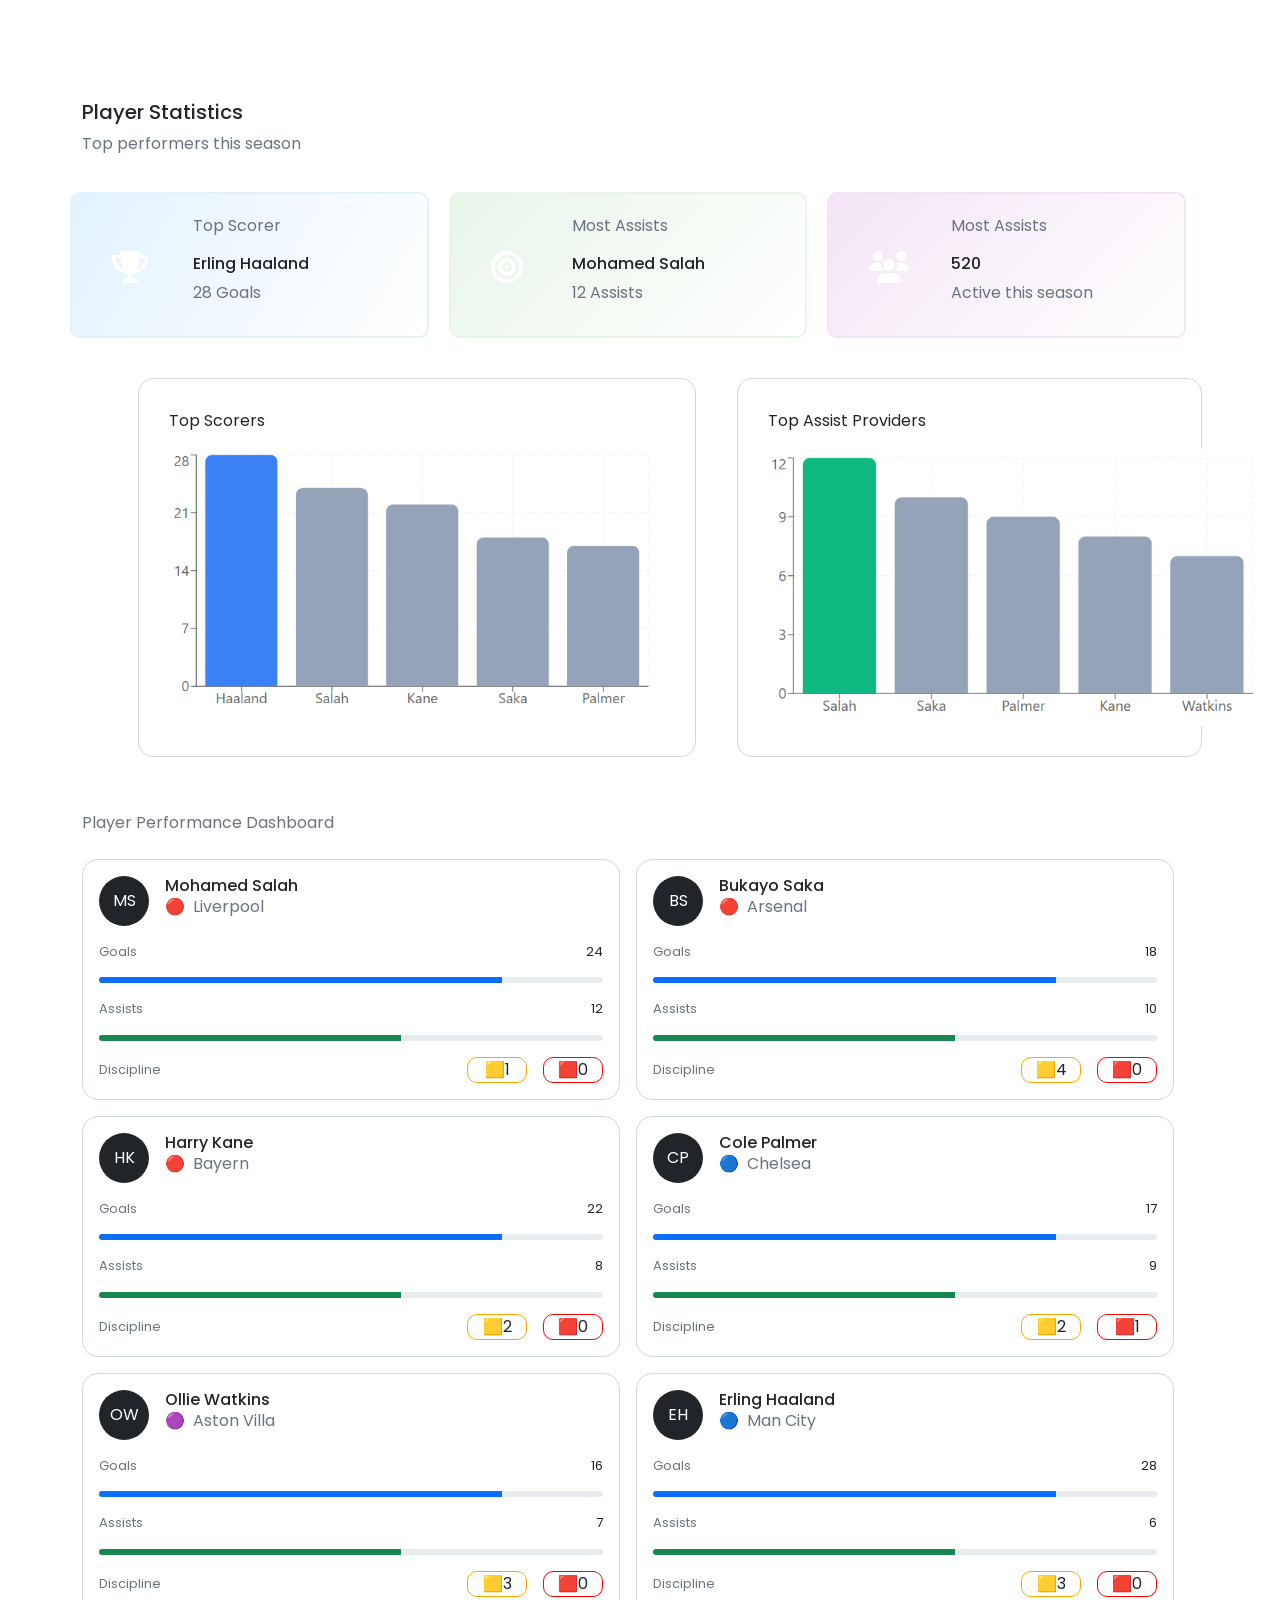
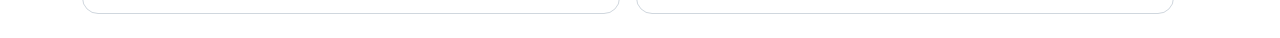
==== index.html @ 99dc3fc2 "Satus" ====
<!DOCTYPE html>
<html lang="en">
<head>
    <meta charset="UTF-8">
    <meta name="viewport" content="width=device-width, initial-scale=1.0">
    <title>SportsPulse</title>
    <link href="https://cdn.jsdelivr.net/npm/bootstrap@5.3.8/dist/css/bootstrap.min.css" rel="stylesheet" integrity="sha384-sRIl4kxILFvY47J16cr9ZwB07vP4J8+LH7qKQnuqkuIAvNWLzeN8tE5YBujZqJLB" crossorigin="anonymous">
    <link
  rel="stylesheet"
  href="https://cdnjs.cloudflare.com/ajax/libs/font-awesome/6.5.2/css/all.min.css"
  integrity="sha512-DTOQO9RWCH3ppGqcWaEA1BIZOC6xxalwEsw9c2QQeAIftl+Vegovlnee1c9QX4TctnWMn13TZye+giMm8e2LwA=="
  crossorigin="anonymous"
  referrerpolicy="no-referrer"
/>

<link href="https://fonts.googleapis.com/css2?family=Poppins:wght@400;500;600&display=swap" rel="stylesheet">

<link
  rel="stylesheet"
  href="https://cdnjs.cloudflare.com/ajax/libs/font-awesome/6.6.0/css/all.min.css"
  integrity="sha512-Kc323vGBEqzTmouAECnVceyQqyqdsSiqLQISBL29aUW4U/M7pSPA/gEUZQqv1cwx4OnYxTxve5UMg5GT6L4JJg=="
  crossorigin="anonymous"
  referrerpolicy="no-referrer"
/>

    <link rel="stylesheet" href="index.css">
</head>
<body>
   
    <main class="container w-100">
     <section class="player d-flex flex-column row">
      <article class="col">
        <h5>Player Statistics</h5>
        <p class="light">Top performers this season</p>
      </article>
 
      <section class="col-12 d-flex justify-content-between row box-card ">
        <!--first-->
        <article class="cards col-12 col-md-4 d-flex ">
        <div class="icons align-self-center col-3">
             <i class="fa-solid fa-trophy"></i>
        </div>
        <div class="d-flex flex-column align-items-start justify-content-end">
            <p>Top Scorer</p>
         <h6>Erling Haaland</h6>
         <p>28 Goals</p>
        </div>
         
        </article>


<!--second-->
        <article class="cards col-12 col-md-4  d-flex ">
        
        <div class="icons align-self-center col-3">
              <i class="fa-solid fa-bullseye"></i>
        </div>
         <div class="d-flex flex-column align-items-start justify-content-center">
            <p>Most Assists</p>
         <h6>Mohamed Salah</h6>
         <p>12 Assists</p>
         </div>
        </article>
     
     <!--third-->
        <article class="cards col-12 col-md-4  d-flex ">
        
        <div class="icons align-self-center col-3">
            <i class="fa-solid fa-users"></i>
           
        </div>
         <div class="d-flex flex-column align-items-start justify-content-center">
            <p>Most Assists</p>
         <h6>520</h6>
         <p>Active this season</p>
         </div>
        </article>
     
      </section>
       


      <section class="d-flex row gap-3 charts justify-content-evenly">
        <section class="col-lg-6 col-12 chart">
             <p>Top Scorers</p>
            <img src="Screenshot 2025-10-13 131412.png" alt="">
        </section>
        <section class="col-lg-5 col-12 chart">
             <p>Top Assist Providers</p>
            <img src="Screenshot 2025-10-13 131448.png" alt="">
        </section>
      </section>


      <section class="performance d-flex row">
        
        <section class=" py-4">
  <p class="mb-4 light">Player Performance Dashboard</p>

  <div class="row g-3">
   <!--1-->
    <div class="col-12 col-md-6">
      <div class="card p-3 ">
        <div class="d-flex align-items-start gap-3">
          <div class="rounded-circle bg-dark   text-white d-flex align-items-center justify-content-center" style="width:50px; height:50px;">
            MS
          </div>
          <article>
            <h6 class="mb-0">Mohamed Salah</h6>
            <div class="d-flex align-items-center gap-2">
              <span>🔴</span>
              <div class="light">Liverpool</div>
            </div>
          </article>
        </div>

        <div class="mt-3">
          <div class="d-flex justify-content-between">
            <p class="light mb-1">Goals</p>
            <p>24</p>
          </div>
          <div class="progress" style="height:6px;">
            <div class="progress-bar bg-primary" style="width: 80%;"></div>
          </div>
        </div>

        <div class="mt-3">
         <div class="d-flex justify-content-between">
           <p class="light mb-1">Assists</p>
           <p>12</p>
         </div>
          <div class="progress" style="height:6px;">
            <div class="progress-bar bg-success" style="width: 60%;"></div>
          </div>
        </div>

        <div class="mt-3 d-flex justify-content-between align-items-center">
          <p class="light mb-0">Discipline</p>
          <div class="d-flex gap-3 ">
            <div class="points text-center" style="border-color: orange;">
            🟨1 
          </div>
          <div class="points text-center red" style="border-color: red;">
            🟥0 
          </div>
          </div>
        </div>
      </div>
    </div>

    <!--2-->

    <div class="col-12 col-md-6">
      <div class="card p-3 ">
        <div class="d-flex align-items-start gap-3">
          <div class="rounded-circle bg-dark   text-white d-flex align-items-center justify-content-center" style="width:50px; height:50px;">
            BS
          </div>
          <article>
            <h6 class="mb-0">Bukayo Saka</h6>
            <div class="d-flex align-items-center gap-2">
              <span>🔴</span>
              <div class="light">Arsenal</div>
            </div>
          </article>
        </div>

        <div class="mt-3">
          <div class="d-flex justify-content-between">
            <p class="light mb-1">Goals</p>
            <p>18</p>
          </div>
          <div class="progress" style="height:6px;">
            <div class="progress-bar bg-primary" style="width: 80%;"></div>
          </div>
        </div>

        <div class="mt-3">
         <div class="d-flex justify-content-between">
           <p class="light mb-1">Assists</p>
           <p>10</p>
         </div>
          <div class="progress" style="height:6px;">
            <div class="progress-bar bg-success" style="width: 60%;"></div>
          </div>
        </div>

        <div class="mt-3 d-flex justify-content-between align-items-center">
          <p class="light mb-0">Discipline</p>
          <div class="d-flex gap-3 ">
            <div class="points text-center" style="border-color: orange;">
            🟨4
          </div>
          <div class="points text-center red" style="border-color: red;">
            🟥0 
          </div>
          </div>
        </div>
      </div>
    </div>

    <!--3-->
    <div class="col-12 col-md-6">
      <div class="card p-3 ">
        <div class="d-flex align-items-start gap-3">
          <div class="rounded-circle bg-dark   text-white d-flex align-items-center justify-content-center" style="width:50px; height:50px;">
            HK
          </div>
          <article>
            <h6 class="mb-0">Harry Kane</h6>
            <div class="d-flex align-items-center gap-2">
              <span>🔴</span>
              <div class="light">Bayern</div>
            </div>
          </article>
        </div>

        <div class="mt-3">
          <div class="d-flex justify-content-between">
            <p class="light mb-1">Goals</p>
            <p>22</p>
          </div>
          <div class="progress" style="height:6px;">
            <div class="progress-bar bg-primary" style="width: 80%;"></div>
          </div>
        </div>

        <div class="mt-3">
         <div class="d-flex justify-content-between">
           <p class="light mb-1">Assists</p>
           <p>8</p>
         </div>
          <div class="progress" style="height:6px;">
            <div class="progress-bar bg-success" style="width: 60%;"></div>
          </div>
        </div>

        <div class="mt-3 d-flex justify-content-between align-items-center">
          <p class="light mb-0">Discipline</p>
          <div class="d-flex gap-3 ">
            <div class="points text-center" style="border-color: orange;">
            🟨2
          </div>
          <div class="points text-center red" style="border-color: red;">
            🟥0 
          </div>
          </div>
        </div>
      </div>
    </div>

    <!--4-->
    <div class="col-12 col-md-6">
      <div class="card p-3 ">
        <div class="d-flex align-items-start gap-3">
          <div class="rounded-circle bg-dark   text-white d-flex align-items-center justify-content-center" style="width:50px; height:50px;">
            CP
          </div>
          <article>
            <h6 class="mb-0">Cole Palmer</h6>
            <div class="d-flex align-items-center gap-2">
              <span>🔵</span>
              <div class="light">Chelsea</div>
            </div>
          </article>
        </div>

        <div class="mt-3">
          <div class="d-flex justify-content-between">
            <p class="light mb-1">Goals</p>
            <p>17</p>
          </div>
          <div class="progress" style="height:6px;">
            <div class="progress-bar bg-primary" style="width: 80%;"></div>
          </div>
        </div>

        <div class="mt-3">
         <div class="d-flex justify-content-between">
           <p class="light mb-1">Assists</p>
           <p>9</p>
         </div>
          <div class="progress" style="height:6px;">
            <div class="progress-bar bg-success" style="width: 60%;"></div>
          </div>
        </div>

        <div class="mt-3 d-flex justify-content-between align-items-center">
          <p class="light mb-0">Discipline</p>
          <div class="d-flex gap-3 ">
            <div class="points text-center" style="border-color: orange;">
            🟨2
          </div>
          <div class="points text-center red" style="border-color: red;">
            🟥1
          </div>
          </div>
        </div>
      </div>
    </div>

    <!--5-->
    <div class="col-12 col-md-6">
      <div class="card p-3 ">
        <div class="d-flex align-items-start gap-3">
          <div class="rounded-circle bg-dark   text-white d-flex align-items-center justify-content-center" style="width:50px; height:50px;">
           OW
          </div>
          <article>
            <h6 class="mb-0">Ollie Watkins</h6>
            <div class="d-flex align-items-center gap-2">
              <span>🟣</span>
              <div class="light">Aston Villa</div>
            </div>
          </article>
        </div>

        <div class="mt-3">
          <div class="d-flex justify-content-between">
            <p class="light mb-1">Goals</p>
            <p>16</p>
          </div>
          <div class="progress" style="height:6px;">
            <div class="progress-bar bg-primary" style="width: 80%;"></div>
          </div>
        </div>

        <div class="mt-3">
         <div class="d-flex justify-content-between">
           <p class="light mb-1">Assists</p>
           <p>7</p>
         </div>
          <div class="progress" style="height:6px;">
            <div class="progress-bar bg-success" style="width: 60%;"></div>
          </div>
        </div>

        <div class="mt-3 d-flex justify-content-between align-items-center">
          <p class="light mb-0">Discipline</p>
          <div class="d-flex gap-3 ">
            <div class="points text-center" style="border-color: orange;">
            🟨3
          </div>
          <div class="points text-center red" style="border-color: red;">
            🟥0 
          </div>
          </div>
        </div>
      </div>
    </div>


    <!--6-->
    <div class="col-12 col-md-6">
      <div class="card p-3 ">
        <div class="d-flex align-items-start gap-3">
          <div class="rounded-circle bg-dark   text-white d-flex align-items-center justify-content-center" style="width:50px; height:50px;">
           EH
          </div>
          <article>
            <h6 class="mb-0">Erling Haaland</h6>
            <div class="d-flex align-items-center gap-2">
              <span>🔵</span>
              <div class="light">Man City</div>
            </div>
          </article>
        </div>

        <div class="mt-3">
          <div class="d-flex justify-content-between">
            <p class="light mb-1">Goals</p>
            <p>28</p>
          </div>
          <div class="progress" style="height:6px;">
            <div class="progress-bar bg-primary" style="width: 80%;"></div>
          </div>
        </div>

        <div class="mt-3">
         <div class="d-flex justify-content-between">
           <p class="light mb-1">Assists</p>
           <p>6</p>
         </div>
          <div class="progress" style="height:6px;">
            <div class="progress-bar bg-success" style="width: 60%;"></div>
          </div>
        </div>

        <div class="mt-3 d-flex justify-content-between align-items-center">
          <p class="light mb-0">Discipline</p>
          <div class="d-flex gap-3 ">
            <div class="points text-center" style="border-color: orange;">
            🟨3
          </div>
          <div class="points text-center red" style="border-color: red;">
            🟥0 
          </div>
          </div>
        </div>
      </div>
    </div>

    

    
      </div>
    </div>

  </div>
</section>

     
     </section>
    </main>
</body>
</html>
---- index.css ----
body {
      font-family: "Poppins", sans-serif;
    }
    :root{

        --light :#6B7280;
        --card-blue: #e3f2fd;    
        --card-green: #e8f5e9;    
        --card-purple: #f3e5f5;
        --border: #d0d7de; 
    }
    .container{
       
    }
.player{
    margin-top: 100px;
}
.box-card{
  display: flex;
  gap: 20px; 
  justify-content: space-between;
  margin-top: 20px;
  width: 100% !important;
  
}
.cards > div >p,
.light{
    color: var(--light);
}
.cards{
    border-radius: 10px;
    padding: 15px;
    transition: transform 0.3s ease, box-shadow 0.3s ease;
   padding-top: 20px !important;
   
    flex: 1 1 calc(33.333% - 20px);
  box-sizing: border-box;
}
 @media (max-width: 768px) {
  .cards {
    flex: 1 1 100%;
  }
}
.cards:hover {
  transform: translateY(-5px);
  box-shadow: 0 4px 15px rgba(0,0,0,0.1);
}
.cards:nth-child(1) {
  background: linear-gradient(120deg, #e3f2fd, #ffffff);
  border: 2px solid var(--card-blue);
}
.cards:nth-child(2) {
  background: linear-gradient(135deg, #e8f5e9, #ffffff);
  border: 2px solid var(--card-green);
}
.cards:nth-child(3) {
  background: linear-gradient(135deg, #f3e5f5, #ffffff);
  border: 2px solid var(--card-purple);
}

.icons{
    color: #fff;
    border-radius: 50% ;
    
   
    font-size: xx-large;
    margin-left: 25px ;
}



.icons.icons:nth(2){
background-color: green;
}
.icons:nth-child(3){
background-color: rgb(84, 84, 221);
}

.charts{

margin: 30px;
margin-top: 40px !important;
}
.charts img{
    width: 500px;
    
}
.chart{
    padding: 30px;
    border-radius: 15px;
    border: 1px var(--border) solid;
}

.card{
  border: 1px solid var(--border) !important;
  border-radius: 16px;
}

.points{
  border-radius: 10px;
  border: 1px  solid;
  width: 60px;
}
.card p{
  font-size: small !important;
}
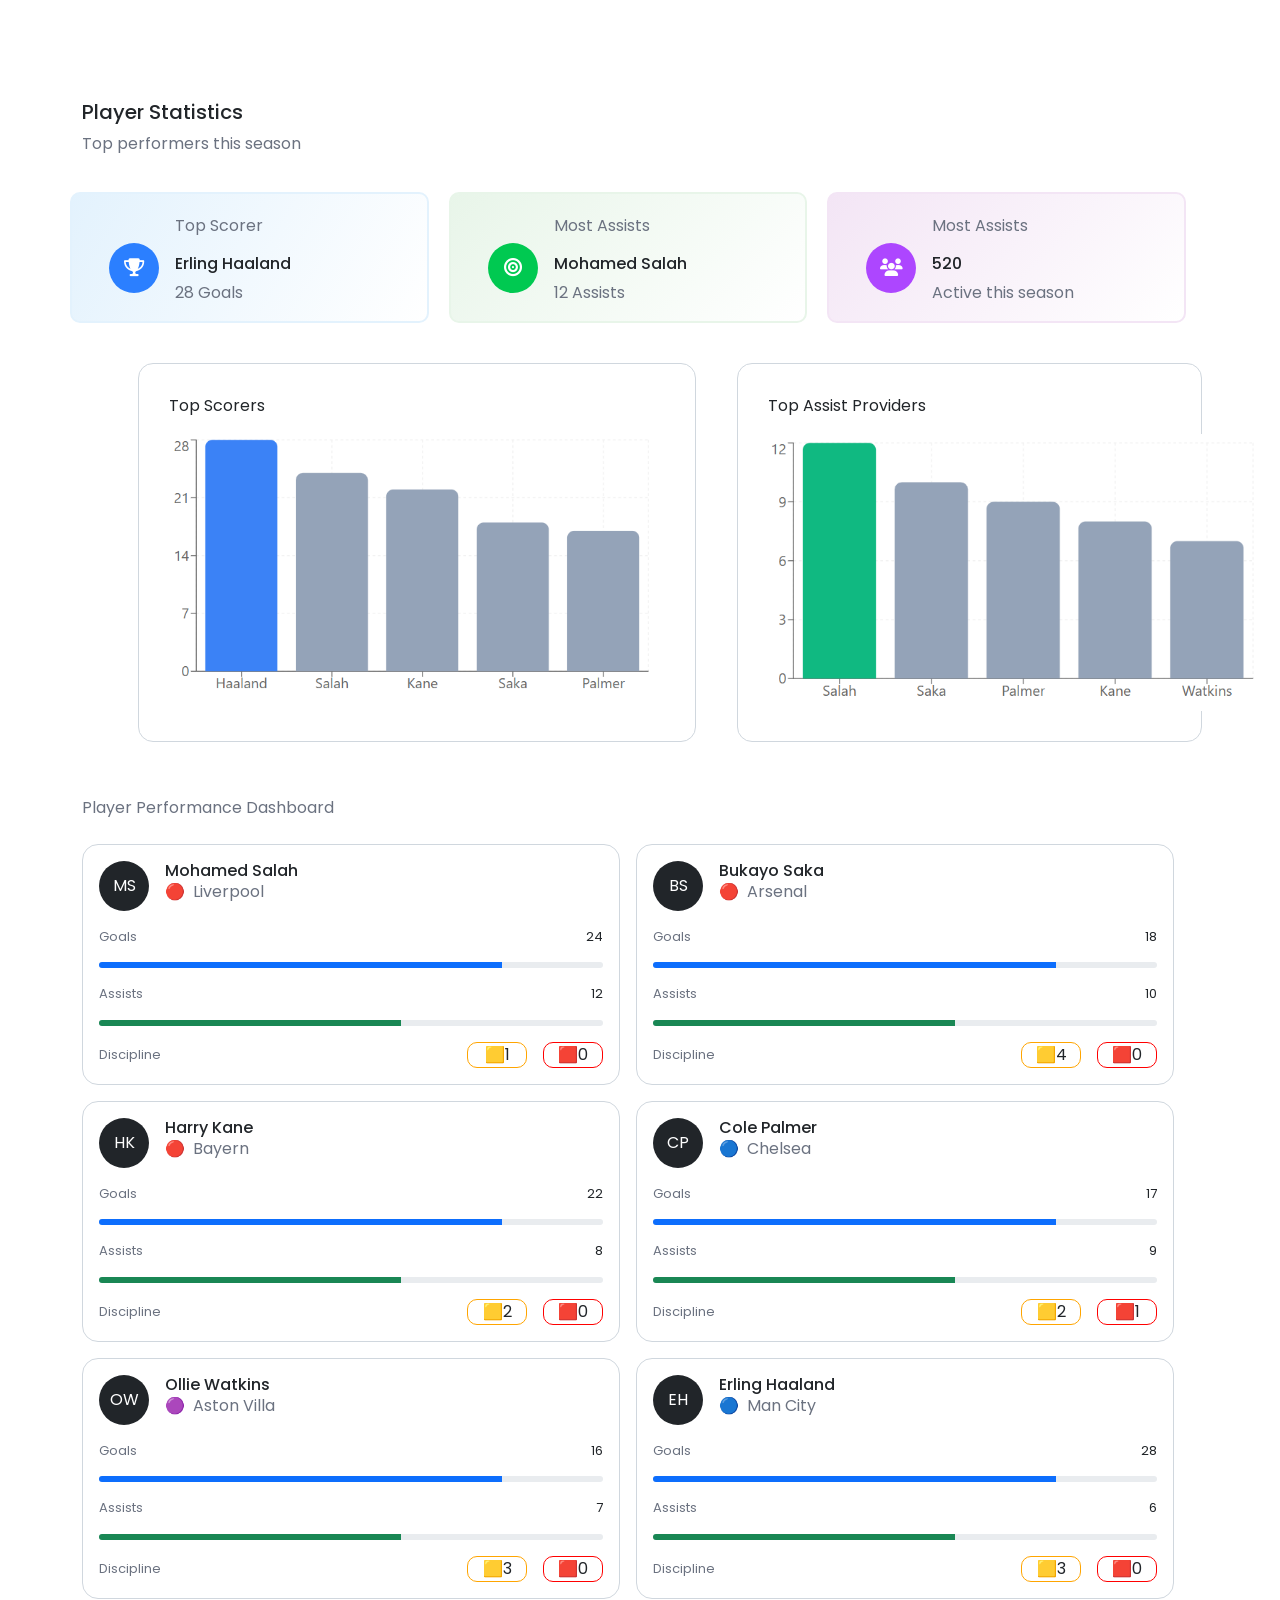
==== commit 8815e572: "first update" ====
--- a/index.html
+++ b/index.html
@@ -37,7 +37,7 @@
       <section class="col-12 d-flex justify-content-between row box-card ">
         <!--first-->
         <article class="cards col-12 col-md-4 d-flex ">
-        <div class="icons align-self-center col-3">
+        <div class="rounded-circle text-center me-3 d-flex justify-content-center icons one icons align-self-center col-3">
              <i class="fa-solid fa-trophy"></i>
         </div>
         <div class="d-flex flex-column align-items-start justify-content-end">
@@ -52,7 +52,7 @@
 <!--second-->
         <article class="cards col-12 col-md-4  d-flex ">
         
-        <div class="icons align-self-center col-3">
+        <div class="rounded-circle text-center two me-3 d-flex justify-content-center icons icons align-self-center col-3">
               <i class="fa-solid fa-bullseye"></i>
         </div>
          <div class="d-flex flex-column align-items-start justify-content-center">
@@ -65,7 +65,7 @@
      <!--third-->
         <article class="cards col-12 col-md-4  d-flex ">
         
-        <div class="icons align-self-center col-3">
+        <div class="rounded-circle text-center three me-3 d-flex justify-content-center icons align-self-center col-3">
             <i class="fa-solid fa-users"></i>
            
         </div>
--- a/index.css
+++ b/index.css
@@ -29,7 +29,6 @@
 }
 .cards{
     border-radius: 10px;
-    padding: 15px;
     transition: transform 0.3s ease, box-shadow 0.3s ease;
    padding-top: 20px !important;
    
@@ -60,20 +59,15 @@
 
 .icons{
     color: #fff;
-    border-radius: 50% ;
-    
-   
+   background-color: #6B7280;
     font-size: xx-large;
     margin-left: 25px ;
+    width: 50px;
+  height: 50px;
+  align-items: center !important;
 }
-
-
-
-.icons.icons:nth(2){
-background-color: green;
-}
-.icons:nth-child(3){
-background-color: rgb(84, 84, 221);
+.icons i{
+  font-size: large;
 }
 
 .charts{
@@ -94,6 +88,11 @@
 .card{
   border: 1px solid var(--border) !important;
   border-radius: 16px;
+  transition: transform 0.3s ease, box-shadow 0.3s ease;
+}
+.card:hover{
+   transform: translateY(-5px);
+  box-shadow: 0 4px 15px rgba(0,0,0,0.1);
 }
 
 .points{
@@ -103,4 +102,14 @@
 }
 .card p{
   font-size: small !important;
+}
+
+.one{
+  background-color: #2B7FFF;
+}
+.two{
+  background: #00C951;
+}
+.three{
+  background: #AD46FF;
 }
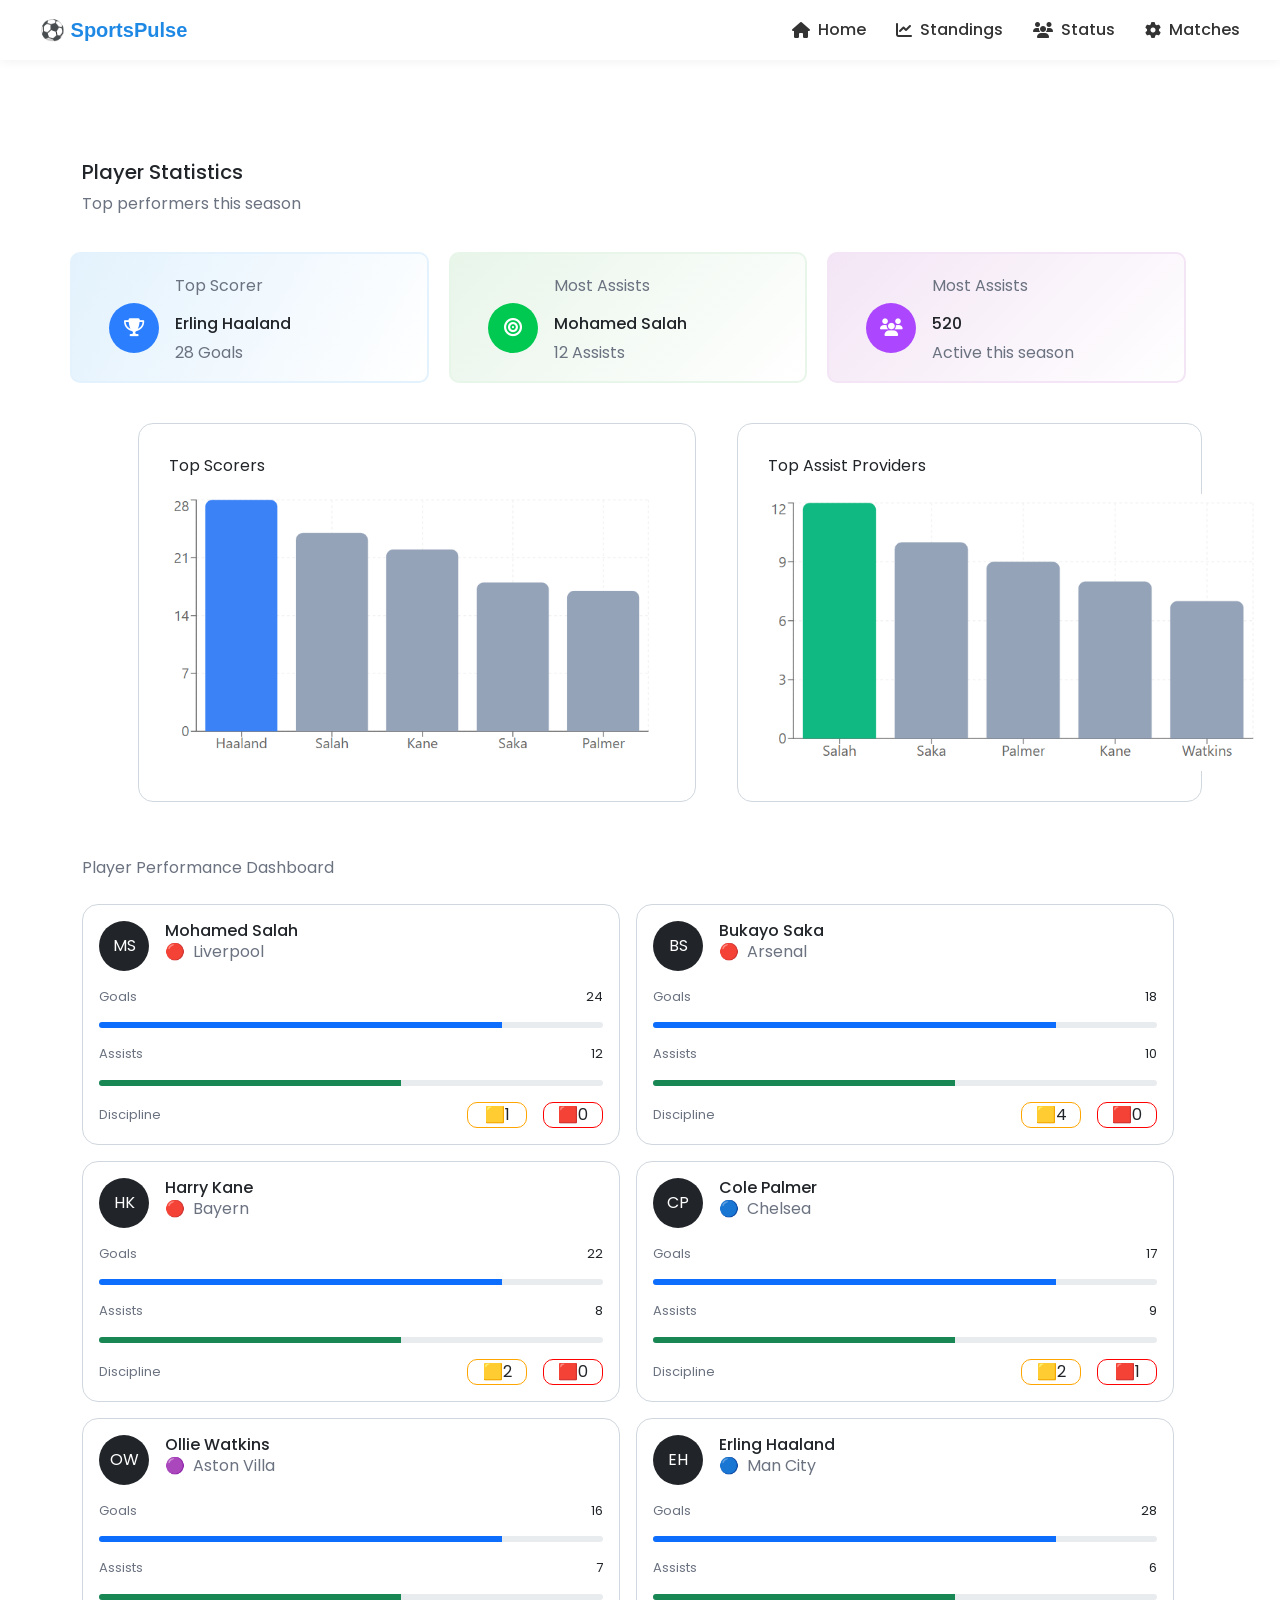
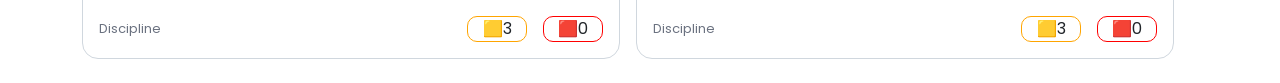
==== commit 67c439a5: "m" ====
--- a/index.html
+++ b/index.html
@@ -26,7 +26,17 @@
     <link rel="stylesheet" href="index.css">
 </head>
 <body>
-   
+   <nav class="navbar">
+  <div class="logo">⚽ SportsPulse</div>
+
+  <ul class="nav-links">
+    <li><a href="#"><i class="fa-solid fa-house"></i> <span>Home</span></a></li>
+    <li><a href="#"><i class="fa-solid fa-chart-line"></i> <span>Standings</span></a></li>
+    <li><a href="#Status"><i class="fa-solid fa-users"></i> <span>Status</span></a></li>
+    <li><a href="#"><i class="fa-solid fa-gear"></i> <span>Matches</span></a></li>
+  </ul>
+</nav>
+
     <main class="container w-100">
      <section class="player d-flex flex-column row">
       <article class="col">
--- a/index.css
+++ b/index.css
@@ -12,6 +12,63 @@
     .container{
        
     }
+
+    /* Navbar style */
+.navbar {
+  width: 100%;
+  background: #fff;
+  box-shadow: 0 2px 10px rgba(0,0,0,0.05);
+  padding: 15px 40px;
+  display: flex;
+  align-items: center;
+  justify-content: space-between;
+  position: sticky;
+  top: 0;
+  z-index: 1000;
+}
+
+.logo {
+  font-weight: 600;
+  font-size: 20px;
+  color: var(--primary, #1e88e5);
+}
+
+.nav-links {
+  list-style: none;
+  display: flex;
+  gap: 30px;
+  margin: 0;
+  padding: 0;
+}
+
+.nav-links li a {
+  text-decoration: none;
+  color: #333;
+  font-weight: 500;
+  display: flex;
+  align-items: center;
+  gap: 8px;
+  transition: color 0.3s;
+}
+
+.nav-links li a:hover {
+  color: var(--primary, #1e88e5);
+}
+
+@media (max-width: 768px) {
+  .nav-links li a span {
+    display: none; 
+  }
+  
+  .nav-links {
+    gap: 20px; 
+  }
+  
+  .nav-links i {
+    font-size: 20px;
+  }
+}
+
 .player{
     margin-top: 100px;
 }
